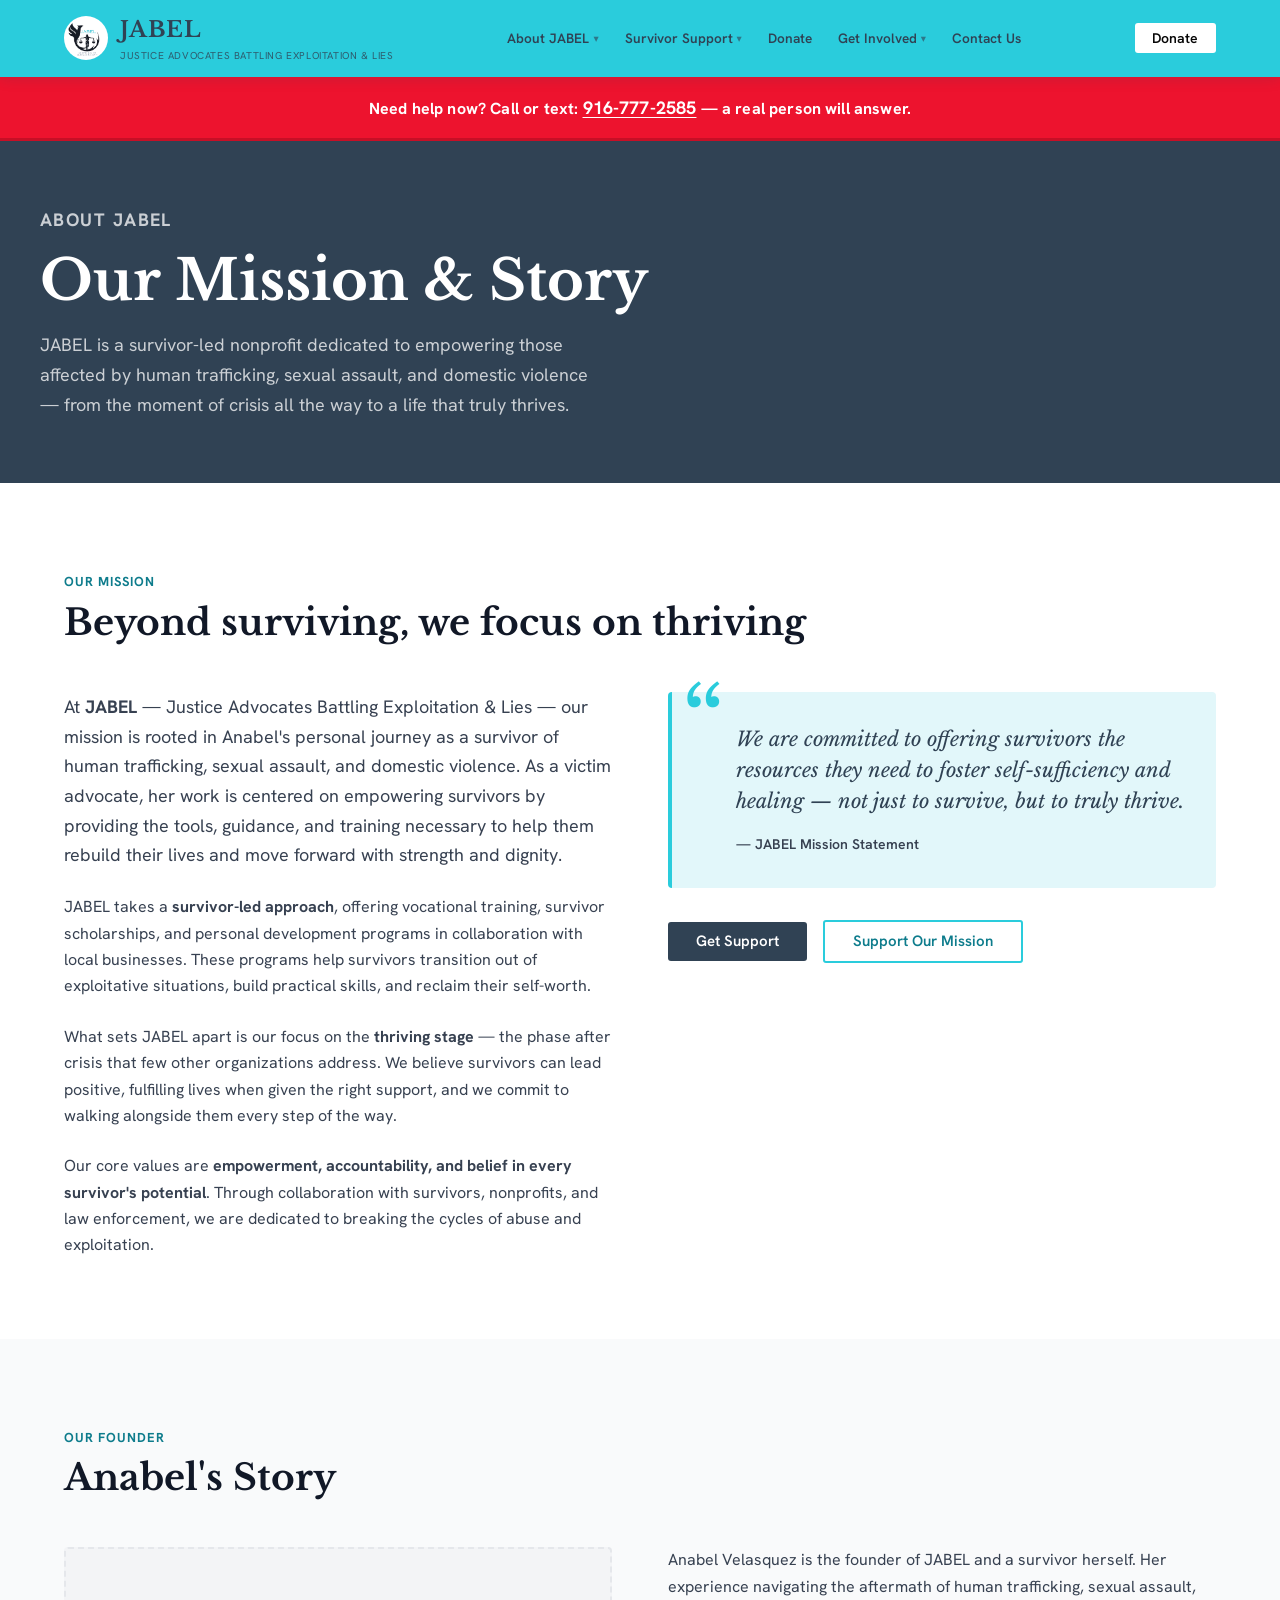
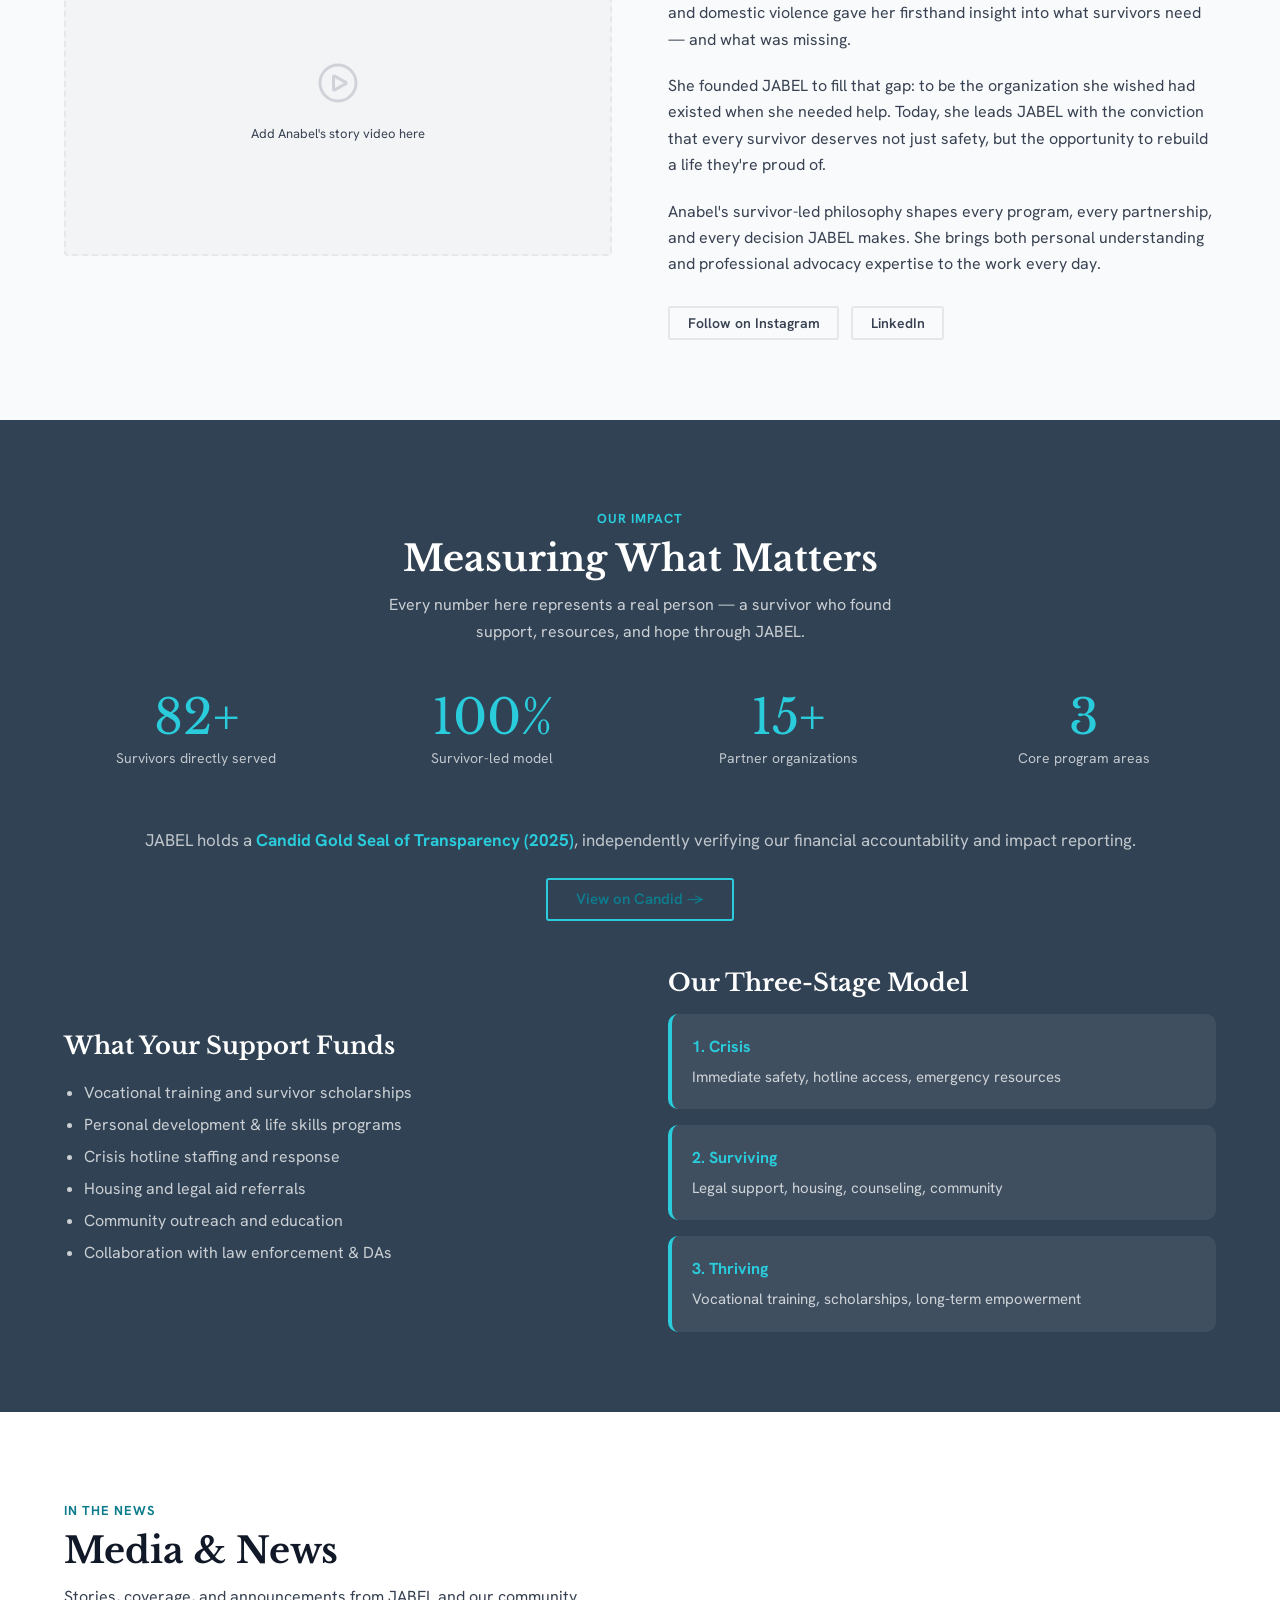
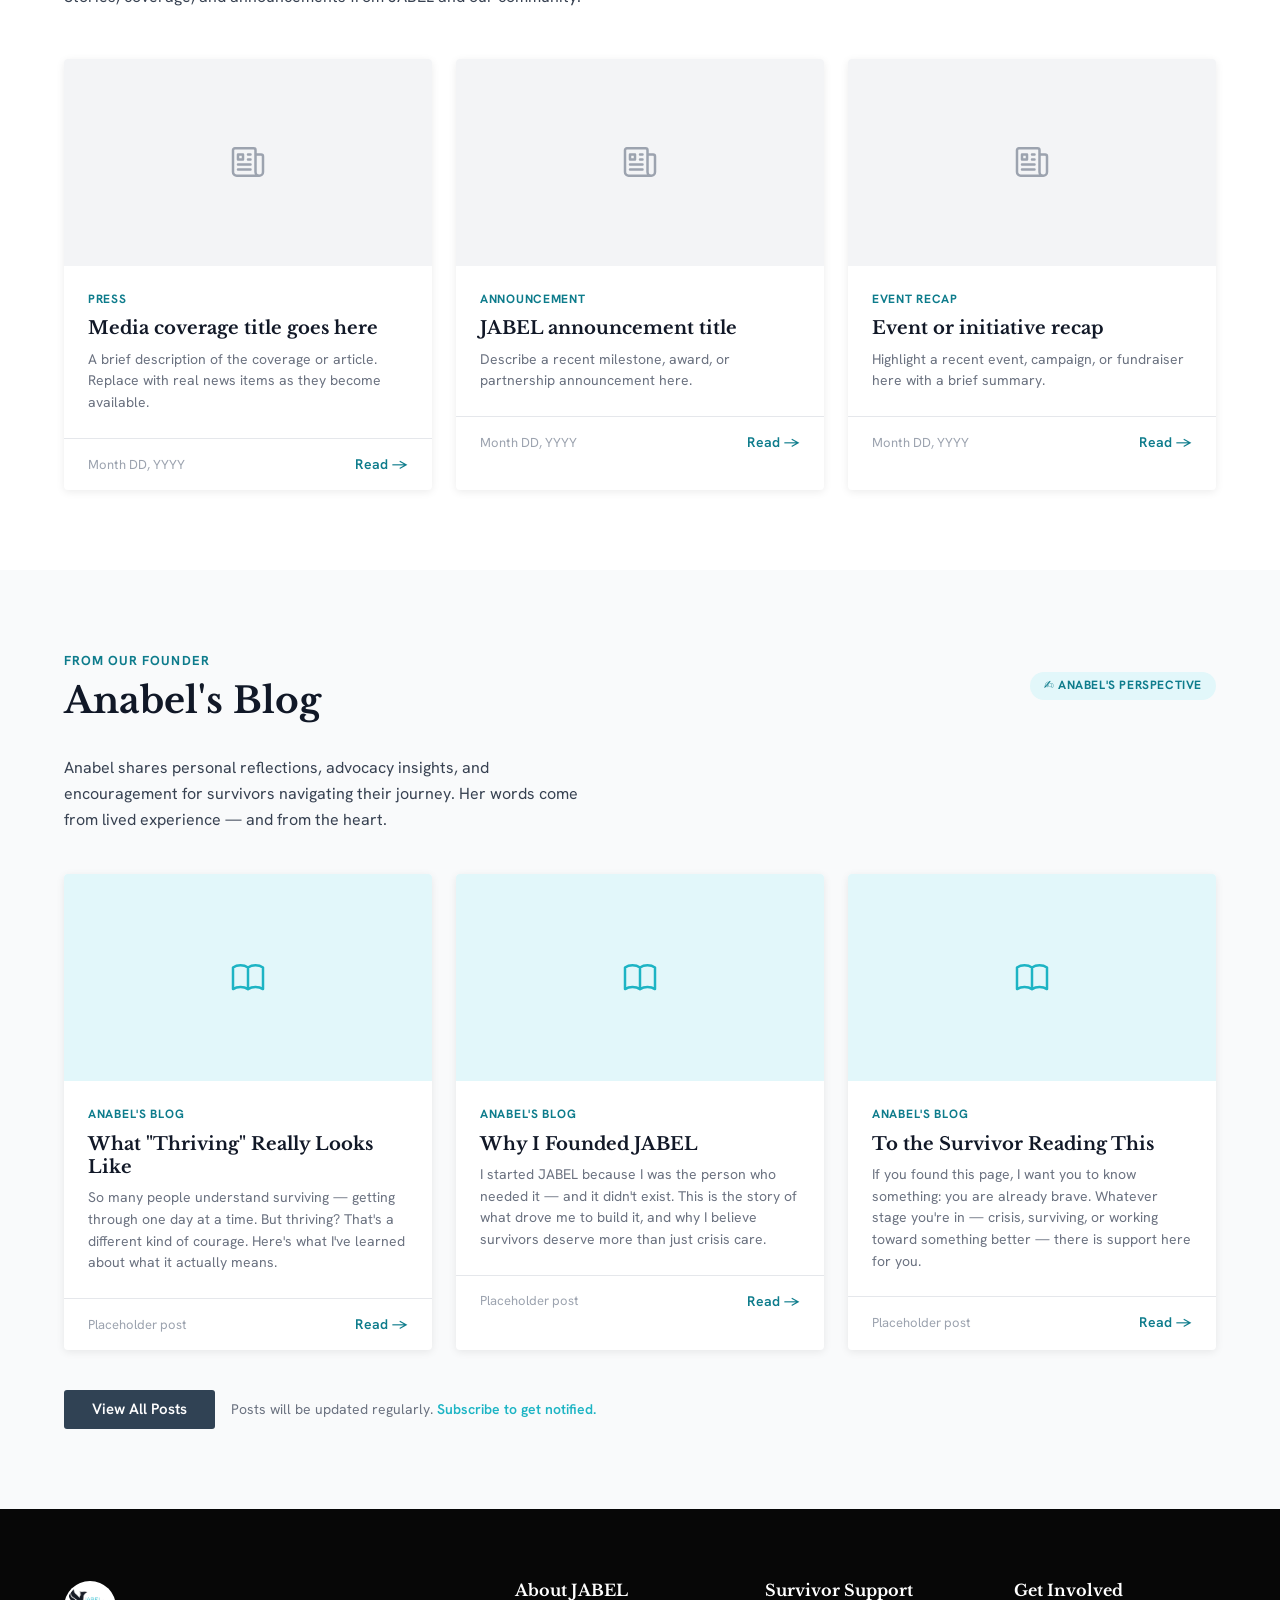
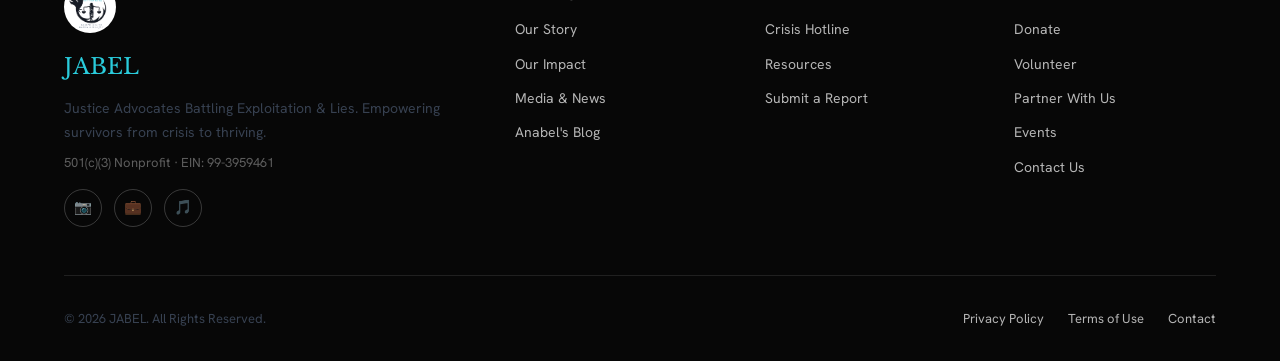
==== JABEL/about.html @ 3da45678 "create website" ====
<!DOCTYPE html>
<html lang="en">
<head>
  <meta charset="UTF-8" />
  <meta name="viewport" content="width=device-width, initial-scale=1.0" />
  <meta name="description" content="Learn about JABEL's mission, Anabel's story, our impact, and Anabel's Blog — supporting survivors from crisis to thriving." />
  <title>About JABEL — Justice Advocates Battling Exploitation &amp; Lies</title>
  <link rel="stylesheet" href="styles.css" />
  <link rel="icon" href="assets/logo.png" type="image/png" />
</head>
<body>

  <a href="#main-content" class="skip-link">Skip to main content</a>

  <!-- ── Navigation (shared) ────────────────────────────── -->
  <nav class="nav" role="navigation" aria-label="Main navigation">
    <div class="nav__inner">
      <a href="index.html" class="nav__logo" aria-label="JABEL — Home">
        <img src="assets/logo.png" alt="" class="nav__logo-img" />
        <div>
          <div class="nav__logo-name">JABEL</div>
          <div class="nav__logo-tagline">Justice Advocates Battling Exploitation &amp; Lies</div>
        </div>
      </a>
      <ul class="nav__links" role="list">
        <li class="nav__item nav__item--dropdown">
          <a href="about.html" class="active">About JABEL <span class="chevron">▾</span></a>
          <ul class="nav__dropdown" role="list">
            <li><a href="#our-story">Our Story</a></li>
            <li><a href="#our-impact">Our Impact</a></li>
            <li><a href="#media-news">Media &amp; News</a></li>
            <li><a href="#anabels-blog">Anabel's Blog</a></li>
          </ul>
        </li>
        <li class="nav__item nav__item--dropdown">
          <a href="survivor-support.html">Survivor Support <span class="chevron">▾</span></a>
          <ul class="nav__dropdown" role="list">
            <li><a href="survivor-support.html#crisis-hotline">Crisis Hotline</a></li>
            <li><a href="survivor-support.html#resources">Resources</a></li>
            <li><a href="survivor-support.html#submit-report">Submit a Report</a></li>
          </ul>
        </li>
        <li class="nav__item"><a href="donate.html">Donate</a></li>
        <li class="nav__item nav__item--dropdown">
          <a href="get-involved.html">Get Involved <span class="chevron">▾</span></a>
          <ul class="nav__dropdown" role="list">
            <li><a href="get-involved.html#events">Events</a></li>
            <li><a href="get-involved.html#volunteer">Volunteer</a></li>
            <li><a href="get-involved.html#partner">Partner</a></li>
          </ul>
        </li>
        <li class="nav__item"><a href="contact.html">Contact Us</a></li>
      </ul>
      <div class="nav__right">
        
        <a href="donate.html" class="btn btn--primary btn--sm">Donate</a>
        <button class="nav__hamburger" id="hamburger" aria-label="Toggle menu" aria-expanded="false" aria-controls="mobile-menu">
          <span></span><span></span><span></span>
        </button>
      </div>
    </div>
    <div class="nav__mobile" id="mobile-menu" aria-hidden="true">
      <a href="about.html" class="nav__mobile-link">About JABEL</a>
      <div class="nav__mobile-sub">
        <a href="#our-story">Our Story</a>
        <a href="#our-impact">Our Impact</a>
        <a href="#media-news">Media &amp; News</a>
        <a href="#anabels-blog">Anabel's Blog</a>
      </div>
      <a href="survivor-support.html" class="nav__mobile-link">Survivor Support</a>
      <div class="nav__mobile-sub">
        <a href="survivor-support.html#crisis-hotline">Crisis Hotline</a>
        <a href="survivor-support.html#resources">Resources</a>
        <a href="survivor-support.html#submit-report">Submit a Report</a>
      </div>
      <a href="donate.html" class="nav__mobile-link">Donate</a>
      <a href="get-involved.html" class="nav__mobile-link">Get Involved</a>
      <div class="nav__mobile-sub">
        <a href="get-involved.html#events">Events</a>
        <a href="get-involved.html#volunteer">Volunteer</a>
        <a href="get-involved.html#partner">Partner</a>
      </div>
      <a href="contact.html" class="nav__mobile-link">Contact Us</a>
      <div class="nav__mobile-cta">
        <a href="donate.html" class="btn btn--primary" style="width:100%;justify-content:center;">Donate Now</a>
      </div>
    </div>
  </nav>

  <div class="crisis-bar" role="alert">
    Need help now? Call or text: <a href="tel:9167772585">916-777-2585</a> — a real person will answer.
  </div>

  <main id="main-content">

    <!-- ── Page Header ─────────────────────────────────────── -->
    <header class="page-header">
      <div class="page-header__inner">
        <p class="page-header__label">About JABEL</p>
        <h1>Our Mission &amp; Story</h1>
        <p>
          JABEL is a survivor-led nonprofit dedicated to empowering those affected by human trafficking, sexual assault, and domestic violence — from the moment of crisis all the way to a life that truly thrives.
        </p>
      </div>
    </header>

    <!-- ── Mission Statement ───────────────────────────────── -->
    <section class="section" id="our-story">
      <div class="container">
        <div class="section-header">
          <p class="section-label">Our Mission</p>
          <h2>Beyond surviving, we focus on thriving</h2>
        </div>
        <div class="two-col two-col--start">
          <div>
            <p style="font-size:1.125rem;margin-bottom:1.5rem;">
              At <strong>JABEL</strong> — Justice Advocates Battling Exploitation &amp; Lies — our mission is rooted in Anabel's personal journey as a survivor of human trafficking, sexual assault, and domestic violence. As a victim advocate, her work is centered on empowering survivors by providing the tools, guidance, and training necessary to help them rebuild their lives and move forward with strength and dignity.
            </p>
            <p style="margin-bottom:1.5rem;">
              JABEL takes a <strong>survivor-led approach</strong>, offering vocational training, survivor scholarships, and personal development programs in collaboration with local businesses. These programs help survivors transition out of exploitative situations, build practical skills, and reclaim their self-worth.
            </p>
            <p style="margin-bottom:1.5rem;">
              What sets JABEL apart is our focus on the <strong>thriving stage</strong> — the phase after crisis that few other organizations address. We believe survivors can lead positive, fulfilling lives when given the right support, and we commit to walking alongside them every step of the way.
            </p>
            <p>
              Our core values are <strong>empowerment, accountability, and belief in every survivor's potential</strong>. Through collaboration with survivors, nonprofits, and law enforcement, we are dedicated to breaking the cycles of abuse and exploitation.
            </p>
          </div>
          <div>
            <blockquote class="quote">
              <p class="quote__text">We are committed to offering survivors the resources they need to foster self-sufficiency and healing — not just to survive, but to truly thrive.</p>
              <footer class="quote__attr">— JABEL Mission Statement</footer>
            </blockquote>
            <div style="margin-top:2rem;">
              <a href="survivor-support.html" class="btn btn--dark" style="margin-right:.75rem;margin-bottom:.75rem;">Get Support</a>
              <a href="donate.html" class="btn btn--outline">Support Our Mission</a>
            </div>
          </div>
        </div>
      </div>
    </section>

    <!-- ── Anabel's Story ──────────────────────────────────── -->
    <section class="section section--alt" id="anabels-story">
      <div class="container">
        <div class="section-header">
          <p class="section-label">Our Founder</p>
          <h2>Anabel's Story</h2>
        </div>
        <div class="two-col two-col--start">
          <div class="video-placeholder" aria-label="Video placeholder — Anabel's story">
            <svg xmlns="http://www.w3.org/2000/svg" fill="none" viewBox="0 0 24 24" stroke="currentColor">
              <path stroke-linecap="round" stroke-linejoin="round" stroke-width="1.5" d="M21 12a9 9 0 11-18 0 9 9 0 0118 0z" />
              <path stroke-linecap="round" stroke-linejoin="round" stroke-width="1.5" d="M15.91 11.672a.375.375 0 010 .656l-5.603 3.113a.375.375 0 01-.557-.328V8.887c0-.286.307-.466.557-.327l5.603 3.112z" />
            </svg>
            <p>Add Anabel's story video here</p>
          </div>
          <div>
            <p style="margin-bottom:1.25rem;">
              Anabel Velasquez is the founder of JABEL and a survivor herself. Her experience navigating the aftermath of human trafficking, sexual assault, and domestic violence gave her firsthand insight into what survivors need — and what was missing.
            </p>
            <p style="margin-bottom:1.25rem;">
              She founded JABEL to fill that gap: to be the organization she wished had existed when she needed help. Today, she leads JABEL with the conviction that every survivor deserves not just safety, but the opportunity to rebuild a life they're proud of.
            </p>
            <p style="margin-bottom:1.75rem;">
              Anabel's survivor-led philosophy shapes every program, every partnership, and every decision JABEL makes. She brings both personal understanding and professional advocacy expertise to the work every day.
            </p>
            <div style="display:flex;gap:.75rem;flex-wrap:wrap;">
              <a href="https://www.instagram.com/jamie.anabel.jabel" target="_blank" rel="noopener" class="btn btn--ghost btn--sm">Follow on Instagram</a>
              <a href="https://www.linkedin.com/in/1anabelvelasquez/" target="_blank" rel="noopener" class="btn btn--ghost btn--sm">LinkedIn</a>
            </div>
          </div>
        </div>
      </div>
    </section>

    <!-- ── Our Impact ──────────────────────────────────────── -->
    <section class="section section--navy" id="our-impact">
      <div class="container">
        <div class="section-header section-header--center">
          <p class="section-label" style="color:var(--teal)">Our Impact</p>
          <h2>Measuring What Matters</h2>
          <p>Every number here represents a real person — a survivor who found support, resources, and hope through JABEL.</p>
        </div>
        <div class="stats-row" style="margin-bottom:3.5rem;">
          <div class="stat">
            <div class="stat__num">82+</div>
            <div class="stat__label">Survivors directly served</div>
          </div>
          <div class="stat">
            <div class="stat__num">100%</div>
            <div class="stat__label">Survivor-led model</div>
          </div>
          <div class="stat">
            <div class="stat__num">15+</div>
            <div class="stat__label">Partner organizations</div>
          </div>
          <div class="stat">
            <div class="stat__num">3</div>
            <div class="stat__label">Core program areas</div>
          </div>
        </div>

        <div style="text-align:center;margin-bottom:3rem;">
          <p style="color:rgba(255,255,255,.7);margin-bottom:1.5rem;font-size:1.0625rem;">
            JABEL holds a <strong style="color:var(--teal)">Candid Gold Seal of Transparency (2025)</strong>, independently verifying our financial accountability and impact reporting.
          </p>
          <a href="https://app.candid.org/profile/15811069/justice-advocates-battling-exploitation-and-lies-jabel-99-3959461" target="_blank" rel="noopener" class="btn btn--outline">
            View on Candid →
          </a>
        </div>

        <div class="two-col">
          <div>
            <h3 style="color:var(--white);margin-bottom:1rem;">What Your Support Funds</h3>
            <ul style="color:rgba(255,255,255,.75);line-height:2;padding-left:1.25rem;list-style:disc;">
              <li>Vocational training and survivor scholarships</li>
              <li>Personal development &amp; life skills programs</li>
              <li>Crisis hotline staffing and response</li>
              <li>Housing and legal aid referrals</li>
              <li>Community outreach and education</li>
              <li>Collaboration with law enforcement &amp; DAs</li>
            </ul>
          </div>
          <div>
            <h3 style="color:var(--white);margin-bottom:1rem;">Our Three-Stage Model</h3>
            <div style="display:flex;flex-direction:column;gap:1rem;">
              <div style="background:rgba(255,255,255,.07);border-radius:10px;padding:1.25rem;border-left:4px solid var(--teal);">
                <strong style="color:var(--teal)">1. Crisis</strong>
                <p style="font-size:.9375rem;margin-top:.25rem;">Immediate safety, hotline access, emergency resources</p>
              </div>
              <div style="background:rgba(255,255,255,.07);border-radius:10px;padding:1.25rem;border-left:4px solid var(--teal);">
                <strong style="color:var(--teal)">2. Surviving</strong>
                <p style="font-size:.9375rem;margin-top:.25rem;">Legal support, housing, counseling, community</p>
              </div>
              <div style="background:rgba(255,255,255,.07);border-radius:10px;padding:1.25rem;border-left:4px solid var(--teal);">
                <strong style="color:var(--teal)">3. Thriving</strong>
                <p style="font-size:.9375rem;margin-top:.25rem;">Vocational training, scholarships, long-term empowerment</p>
              </div>
            </div>
          </div>
        </div>
      </div>
    </section>

    <!-- ── Media & News ────────────────────────────────────── -->
    <section class="section" id="media-news">
      <div class="container">
        <div class="section-header">
          <p class="section-label">In the News</p>
          <h2>Media &amp; News</h2>
          <p>Stories, coverage, and announcements from JABEL and our community.</p>
        </div>
        <div class="grid-3">
          <article class="card">
            <div class="card__img">
              <svg xmlns="http://www.w3.org/2000/svg" width="40" height="40" fill="none" viewBox="0 0 24 24" stroke="currentColor"><path stroke-linecap="round" stroke-linejoin="round" stroke-width="1.5" d="M12 7.5h1.5m-1.5 3h1.5m-7.5 3h7.5m-7.5 3h7.5m3-9h3.375c.621 0 1.125.504 1.125 1.125V18a2.25 2.25 0 01-2.25 2.25M16.5 7.5V18a2.25 2.25 0 002.25 2.25M16.5 7.5V4.875c0-.621-.504-1.125-1.125-1.125H4.125C3.504 3.75 3 4.254 3 4.875V18a2.25 2.25 0 002.25 2.25h13.5M6 7.5h3v3H6v-3z"/></svg>
            </div>
            <div class="card__body">
              <p class="card__label">Press</p>
              <h3 class="card__title">Media coverage title goes here</h3>
              <p class="card__excerpt">A brief description of the coverage or article. Replace with real news items as they become available.</p>
            </div>
            <div class="card__footer">
              <span class="card__date">Month DD, YYYY</span>
              <a href="#" class="card__link">Read →</a>
            </div>
          </article>
          <article class="card">
            <div class="card__img">
              <svg xmlns="http://www.w3.org/2000/svg" width="40" height="40" fill="none" viewBox="0 0 24 24" stroke="currentColor"><path stroke-linecap="round" stroke-linejoin="round" stroke-width="1.5" d="M12 7.5h1.5m-1.5 3h1.5m-7.5 3h7.5m-7.5 3h7.5m3-9h3.375c.621 0 1.125.504 1.125 1.125V18a2.25 2.25 0 01-2.25 2.25M16.5 7.5V18a2.25 2.25 0 002.25 2.25M16.5 7.5V4.875c0-.621-.504-1.125-1.125-1.125H4.125C3.504 3.75 3 4.254 3 4.875V18a2.25 2.25 0 002.25 2.25h13.5M6 7.5h3v3H6v-3z"/></svg>
            </div>
            <div class="card__body">
              <p class="card__label">Announcement</p>
              <h3 class="card__title">JABEL announcement title</h3>
              <p class="card__excerpt">Describe a recent milestone, award, or partnership announcement here.</p>
            </div>
            <div class="card__footer">
              <span class="card__date">Month DD, YYYY</span>
              <a href="#" class="card__link">Read →</a>
            </div>
          </article>
          <article class="card">
            <div class="card__img">
              <svg xmlns="http://www.w3.org/2000/svg" width="40" height="40" fill="none" viewBox="0 0 24 24" stroke="currentColor"><path stroke-linecap="round" stroke-linejoin="round" stroke-width="1.5" d="M12 7.5h1.5m-1.5 3h1.5m-7.5 3h7.5m-7.5 3h7.5m3-9h3.375c.621 0 1.125.504 1.125 1.125V18a2.25 2.25 0 01-2.25 2.25M16.5 7.5V18a2.25 2.25 0 002.25 2.25M16.5 7.5V4.875c0-.621-.504-1.125-1.125-1.125H4.125C3.504 3.75 3 4.254 3 4.875V18a2.25 2.25 0 002.25 2.25h13.5M6 7.5h3v3H6v-3z"/></svg>
            </div>
            <div class="card__body">
              <p class="card__label">Event Recap</p>
              <h3 class="card__title">Event or initiative recap</h3>
              <p class="card__excerpt">Highlight a recent event, campaign, or fundraiser here with a brief summary.</p>
            </div>
            <div class="card__footer">
              <span class="card__date">Month DD, YYYY</span>
              <a href="#" class="card__link">Read →</a>
            </div>
          </article>
        </div>
      </div>
    </section>

    <!-- ── Anabel's Blog ───────────────────────────────────── -->
    <!--
      BLOG SETUP OPTIONS:
      ─────────────────────────────────────────────────────────────
      OPTION A — Substack RSS (Recommended if Anabel writes on Substack):
        1. Set USE_RSS = true in script.js
        2. Set SUBSTACK_URL = 'https://YOUR-NAME.substack.com/feed'
        Posts will auto-populate here with zero maintenance.

      OPTION B — Decap CMS (best for writing directly on the site):
        1. Host on Netlify (free plan works)
        2. Add /admin/ folder with Decap CMS config (netlify-cms.org)
        3. Anabel logs in at yoursite.com/admin and writes posts
        4. Posts save as markdown files to your GitHub repo

      OPTION C — Static (current) — update the cards below manually.
      ─────────────────────────────────────────────────────────────
    -->
    <section class="section section--alt" id="anabels-blog">
      <div class="container">
        <div class="blog-header">
          <div>
            <p class="section-label">From Our Founder</p>
            <h2>Anabel's Blog</h2>
          </div>
          <span class="blog-badge">✍️ Anabel's Perspective</span>
        </div>
        <p style="color:var(--gray-700);max-width:58ch;margin-bottom:2.5rem;">
          Anabel shares personal reflections, advocacy insights, and encouragement for survivors navigating their journey. Her words come from lived experience — and from the heart.
        </p>

        <!-- Blog posts (static placeholders — replace or connect to RSS) -->
        <div class="grid-3" id="blog-grid">
          <article class="card">
            <div class="card__img" style="background:var(--teal-light);">
              <svg xmlns="http://www.w3.org/2000/svg" width="40" height="40" fill="none" viewBox="0 0 24 24" stroke="currentColor" style="color:var(--teal-hover)"><path stroke-linecap="round" stroke-linejoin="round" stroke-width="1.5" d="M12 6.253v13m0-13C10.832 5.477 9.246 5 7.5 5S4.168 5.477 3 6.253v13C4.168 18.477 5.754 18 7.5 18s3.332.477 4.5 1.253m0-13C13.168 5.477 14.754 5 16.5 5c1.747 0 3.332.477 4.5 1.253v13C19.832 18.477 18.247 18 16.5 18c-1.746 0-3.332.477-4.5 1.253"/></svg>
            </div>
            <div class="card__body">
              <p class="card__label">Anabel's Blog</p>
              <h3 class="card__title">What "Thriving" Really Looks Like</h3>
              <p class="card__excerpt">So many people understand surviving — getting through one day at a time. But thriving? That's a different kind of courage. Here's what I've learned about what it actually means.</p>
            </div>
            <div class="card__footer">
              <span class="card__date">Placeholder post</span>
              <a href="#" class="card__link">Read →</a>
            </div>
          </article>
          <article class="card">
            <div class="card__img" style="background:var(--teal-light);">
              <svg xmlns="http://www.w3.org/2000/svg" width="40" height="40" fill="none" viewBox="0 0 24 24" stroke="currentColor" style="color:var(--teal-hover)"><path stroke-linecap="round" stroke-linejoin="round" stroke-width="1.5" d="M12 6.253v13m0-13C10.832 5.477 9.246 5 7.5 5S4.168 5.477 3 6.253v13C4.168 18.477 5.754 18 7.5 18s3.332.477 4.5 1.253m0-13C13.168 5.477 14.754 5 16.5 5c1.747 0 3.332.477 4.5 1.253v13C19.832 18.477 18.247 18 16.5 18c-1.746 0-3.332.477-4.5 1.253"/></svg>
            </div>
            <div class="card__body">
              <p class="card__label">Anabel's Blog</p>
              <h3 class="card__title">Why I Founded JABEL</h3>
              <p class="card__excerpt">I started JABEL because I was the person who needed it — and it didn't exist. This is the story of what drove me to build it, and why I believe survivors deserve more than just crisis care.</p>
            </div>
            <div class="card__footer">
              <span class="card__date">Placeholder post</span>
              <a href="#" class="card__link">Read →</a>
            </div>
          </article>
          <article class="card">
            <div class="card__img" style="background:var(--teal-light);">
              <svg xmlns="http://www.w3.org/2000/svg" width="40" height="40" fill="none" viewBox="0 0 24 24" stroke="currentColor" style="color:var(--teal-hover)"><path stroke-linecap="round" stroke-linejoin="round" stroke-width="1.5" d="M12 6.253v13m0-13C10.832 5.477 9.246 5 7.5 5S4.168 5.477 3 6.253v13C4.168 18.477 5.754 18 7.5 18s3.332.477 4.5 1.253m0-13C13.168 5.477 14.754 5 16.5 5c1.747 0 3.332.477 4.5 1.253v13C19.832 18.477 18.247 18 16.5 18c-1.746 0-3.332.477-4.5 1.253"/></svg>
            </div>
            <div class="card__body">
              <p class="card__label">Anabel's Blog</p>
              <h3 class="card__title">To the Survivor Reading This</h3>
              <p class="card__excerpt">If you found this page, I want you to know something: you are already brave. Whatever stage you're in — crisis, surviving, or working toward something better — there is support here for you.</p>
            </div>
            <div class="card__footer">
              <span class="card__date">Placeholder post</span>
              <a href="#" class="card__link">Read →</a>
            </div>
          </article>
        </div>

        <div style="margin-top:2.5rem;display:flex;gap:1rem;flex-wrap:wrap;align-items:center;">
          <a href="#" class="btn btn--dark">View All Posts</a>
          <p style="font-size:.875rem;color:var(--gray-500);">
            Posts will be updated regularly. <a href="#" style="color:var(--teal-hover);font-weight:600;">Subscribe to get notified.</a>
          </p>
        </div>
      </div>
    </section>

  </main>

  <!-- ── Footer (shared) ──────────────────────────────────────── -->
  <footer class="footer" role="contentinfo">
    <div class="container">
      <div class="footer__grid">
        <div class="footer__brand">
          <img src="assets/logo.png" alt="JABEL Logo" class="footer__logo" />
          <div class="footer__brand-name">JABEL</div>
          <p>Justice Advocates Battling Exploitation &amp; Lies. Empowering survivors from crisis to thriving.</p>
          <p class="ein">501(c)(3) Nonprofit · EIN: 99-3959461</p>
          <div class="footer__social" aria-label="Social media links">
            <a href="https://www.instagram.com/jamie.anabel.jabel" target="_blank" rel="noopener" aria-label="Instagram">📷</a>
            <a href="https://www.linkedin.com/in/1anabelvelasquez/" target="_blank" rel="noopener" aria-label="LinkedIn">💼</a>
            <a href="https://www.tiktok.com/@jabel.jamie.anabel" target="_blank" rel="noopener" aria-label="TikTok">🎵</a>
          </div>
        </div>
        <div class="footer__col">
          <h4>About JABEL</h4>
          <ul>
            <li><a href="#our-story">Our Story</a></li>
            <li><a href="#our-impact">Our Impact</a></li>
            <li><a href="#media-news">Media &amp; News</a></li>
            <li><a href="#anabels-blog">Anabel's Blog</a></li>
          </ul>
        </div>
        <div class="footer__col">
          <h4>Survivor Support</h4>
          <ul>
            <li><a href="survivor-support.html#crisis-hotline">Crisis Hotline</a></li>
            <li><a href="survivor-support.html#resources">Resources</a></li>
            <li><a href="survivor-support.html#submit-report">Submit a Report</a></li>
          </ul>
        </div>
        <div class="footer__col">
          <h4>Get Involved</h4>
          <ul>
            <li><a href="donate.html">Donate</a></li>
            <li><a href="get-involved.html#volunteer">Volunteer</a></li>
            <li><a href="get-involved.html#partner">Partner With Us</a></li>
            <li><a href="get-involved.html#events">Events</a></li>
            <li><a href="contact.html">Contact Us</a></li>
          </ul>
        </div>
      </div>
      <div class="footer__bottom">
        <p>© 2026 JABEL. All Rights Reserved.</p>
        <div class="footer__bottom-links">
          <a href="#">Privacy Policy</a>
          <a href="#">Terms of Use</a>
          <a href="contact.html">Contact</a>
        </div>
      </div>
    </div>
  </footer>

  <script src="script.js"></script>
</body>
</html>
---- JABEL/styles.css ----
/* =============================================================
   JABEL Website — Shared Stylesheet
   Justice Advocates Battling Exploitation & Lies
   Palette & type matched to the JABEL Canva site:
     Teal  #2ACCDC | Slate #304254 | Red #ED132E
     Ink   #070707 | Off-white #EFEFEF
     Display: Libre Baskerville · Body: Hanken Grotesk
   ============================================================= */

@import url('https://fonts.googleapis.com/css2?family=Hanken+Grotesk:wght@400;500;600;700;800&family=Libre+Baskerville:ital,wght@0,400;0,700;1,400&display=swap');

/* ── Variables ─────────────────────────────────────────────── */
:root {
  /* Slate replaces the old navy (lighter, bluer dark tone) */
  --navy:        #304254;
  --navy-light:  #3E5468;
  /* Bright cyan-teal from the Canva hero accent */
  --teal:        #2ACCDC;
  --teal-hover:  #1DB4C4;
  --teal-dark:   #0E7C8C;   /* AA-readable teal for text on light bg */
  --teal-light:  #E2F7FA;
  /* Brand red — the "Lies" accent / urgency colour */
  --red:         #ED132E;
  --red-hover:   #C70F26;
  --ink:         #070707;   /* near-black for footer / deep panels */
  --off-white:   #EFEFEF;
  --white:       #FFFFFF;
  --gray-50:     #F9FAFB;
  --gray-100:    #F3F4F6;
  --gray-200:    #E5E7EB;
  --gray-400:    #9CA3AF;
  --gray-500:    #6B7280;
  --gray-700:    #374151;
  --gray-900:    #111827;
  --crisis-bg:   #FEECEE;
  --crisis-text: #ED132E;
  --font-body:   'Hanken Grotesk', system-ui, -apple-system, sans-serif;
  --font-head:   'Libre Baskerville', Georgia, serif;
  --max-w:       1200px;
  --r:           3px;
  --shadow:      0 2px 8px rgba(0,0,0,.08);
  --shadow-lg:   0 8px 32px rgba(0,0,0,.14);
  --transition:  0.18s ease;
}

/* ── Reset & Base ──────────────────────────────────────────── */
*, *::before, *::after { box-sizing: border-box; margin: 0; padding: 0; }
html { font-size: 16px; scroll-behavior: smooth; -webkit-font-smoothing: antialiased; }
body { font-family: var(--font-body); color: var(--gray-900); background: var(--white); line-height: 1.65; }
img { max-width: 100%; height: auto; display: block; }
a { color: inherit; text-decoration: none; }
ul { list-style: none; }
button { cursor: pointer; border: none; background: none; font-family: inherit; font-size: inherit; }
input, textarea, select { font-family: inherit; font-size: inherit; }

/* ── Typography ────────────────────────────────────────────── */
h1, h2, h3, h4 { font-family: var(--font-head); line-height: 1.2; color: var(--gray-900); }
h1 { font-size: clamp(2rem,    5vw, 3.5rem); }
h2 { font-size: clamp(1.5rem,  3vw, 2.25rem); }
h3 { font-size: clamp(1.125rem,2vw, 1.5rem); }
h4 { font-size: 1.125rem; }
p  { color: var(--gray-700); }

/* ── Layout Utilities ──────────────────────────────────────── */
.container    { max-width: var(--max-w); margin: 0 auto; padding: 0 1.5rem; }
.section      { padding: 5rem 0; }
.section--alt { background: var(--gray-50); }
.section--navy { background: var(--navy); color: var(--white); }
.section--navy h1, .section--navy h2, .section--navy h3, .section--navy h4 { color: var(--white); }
.section--navy p { color: rgba(255,255,255,.75); }
.section--teal-light { background: var(--teal-light); }
.text-center { text-align: center; }
.text-teal   { color: var(--teal); }
.text-red    { color: var(--red); }
.text-navy   { color: var(--navy); }
.mt-1 { margin-top: .5rem; }
.mt-2 { margin-top: 1rem; }
.mt-3 { margin-top: 1.5rem; }
.mt-4 { margin-top: 2rem; }
.mt-6 { margin-top: 3rem; }
.mb-4 { margin-bottom: 2rem; }

/* ── Buttons ───────────────────────────────────────────────── */
.btn {
  display: inline-flex; align-items: center; gap: .5rem;
  padding: .75rem 1.75rem; border-radius: var(--r);
  font-weight: 600; font-size: .9375rem; line-height: 1;
  transition: all var(--transition); white-space: nowrap;
}
.btn--sm { padding: .5rem 1.1rem; font-size: .875rem; }
.btn--primary  { background: var(--teal); color: var(--ink); }
.btn--primary:hover { background: var(--teal-hover); transform: translateY(-1px); }
.btn--secondary { background: transparent; color: var(--white); border: 2px solid var(--white); }
.btn--secondary:hover { background: var(--white); color: var(--ink); }
.btn--dark  { background: var(--navy); color: var(--white); }
.btn--dark:hover { background: var(--navy-light); transform: translateY(-1px); }
.btn--outline { background: transparent; color: var(--teal-dark); border: 2px solid var(--teal); }
.btn--outline:hover { background: var(--teal); color: var(--ink); }
.btn--ghost { background: transparent; color: var(--gray-700); border: 2px solid var(--gray-200); }
.btn--ghost:hover { border-color: var(--teal); color: var(--teal-dark); }
.btn--red, .btn--danger { background: var(--red); color: var(--white); }
.btn--red:hover, .btn--danger:hover { background: var(--red-hover); transform: translateY(-1px); }

/* ── Section Header ─────────────────────────────────────────── */
.section-header { margin-bottom: 3rem; }
.section-header--center { text-align: center; }
.section-label {
  font-size: .8125rem; font-weight: 700;
  text-transform: uppercase; letter-spacing: .08em;
  color: var(--teal-dark); margin-bottom: .5rem;
}
.section-header h2 { margin-bottom: .75rem; }
.section-header p { max-width: 58ch; margin-top: .5rem; }
.section-header--center p { margin-left: auto; margin-right: auto; }

/* ── Navigation ─────────────────────────────────────────────── */
.nav {
  position: sticky; top: 0; z-index: 200;
  background: var(--teal);
  box-shadow: 0 2px 12px rgba(48,66,84,.18);
}
.nav__inner {
  display: flex; align-items: center; justify-content: space-between;
  max-width: var(--max-w); margin: 0 auto;
  padding: .75rem 1.5rem; gap: 1rem;
}
.nav__logo { display: flex; align-items: center; gap: .75rem; flex-shrink: 0; }
.nav__logo-img {
  height: 44px; width: 44px; object-fit: contain;
  background: var(--white); border-radius: 50%; padding: 2px;
}
.nav__logo-name {
  font-family: var(--font-head); color: var(--navy);
  font-size: 1.375rem; font-weight: 700; letter-spacing: .02em;
}
.nav__logo-tagline {
  font-size: .625rem; color: rgba(48,66,84,.8);
  text-transform: uppercase; letter-spacing: .06em;
  display: none;
}
@media (min-width: 600px) { .nav__logo-tagline { display: block; } }

/* Desktop nav links */
.nav__links {
  display: none; gap: .125rem; align-items: center;
  flex: 1; justify-content: center;
}
@media (min-width: 960px) { .nav__links { display: flex; } }
.nav__item { position: relative; }
.nav__item > a {
  display: flex; align-items: center; gap: .25rem;
  color: var(--navy); padding: .5rem .75rem;
  border-radius: 6px; font-size: .85rem; font-weight: 600;
  white-space: nowrap;
  transition: color var(--transition), background var(--transition);
}
.nav__item > a:hover, .nav__item > a.active { color: var(--navy); background: transparent; }
.nav__item > a .chevron { font-size: .65rem; transition: transform var(--transition); opacity: .6; }
.nav__item:hover > a .chevron { transform: rotate(180deg); }

/* Dropdowns */
.nav__dropdown {
  position: absolute; top: calc(100% + .25rem); left: 0;
  background: var(--white); border-radius: 4px;
  box-shadow: var(--shadow-lg); min-width: 200px;
  opacity: 0; visibility: hidden; transform: translateY(-6px);
  transition: all var(--transition); z-index: 100;
  border: 1px solid var(--gray-200);
}
.nav__item:hover .nav__dropdown { opacity: 1; visibility: visible; transform: translateY(0); }
.nav__dropdown li a {
  display: block; padding: .625rem 1.25rem;
  color: var(--gray-700); font-size: .875rem; font-weight: 500;
  transition: color var(--transition), background var(--transition);
}
.nav__dropdown li:first-child a { border-radius: 4px 4px 0 0; }
.nav__dropdown li:last-child  a { border-radius: 0 0 4px 4px; }
.nav__dropdown li a:hover { background: var(--teal-light); color: var(--navy); }

/* Nav right side */
.nav__right { display: flex; align-items: center; gap: .75rem; flex-shrink: 0; }
.nav__phone { display: none; }
/* Donate CTA needs contrast against the teal bar → solid white pill */
.nav .btn--primary { background: var(--white); color: var(--ink); }
.nav .btn--primary:hover { background: var(--ink); color: var(--white); }
.nav__hamburger { display: flex; flex-direction: column; gap: 5px; padding: 6px; border-radius: 6px; }
@media (min-width: 960px) { .nav__hamburger { display: none; } }
.nav__hamburger span { display: block; width: 22px; height: 2px; background: var(--navy); border-radius: 2px; transition: all var(--transition); }
.nav__hamburger.open span:nth-child(1) { transform: translateY(7px) rotate(45deg); }
.nav__hamburger.open span:nth-child(2) { opacity: 0; }
.nav__hamburger.open span:nth-child(3) { transform: translateY(-7px) rotate(-45deg); }

/* Mobile menu */
.nav__mobile { display: none; background: var(--navy-light); border-top: 1px solid rgba(255,255,255,.1); }
.nav__mobile.open { display: block; }
.nav__mobile-link {
  display: block; color: rgba(255,255,255,.85); padding: .875rem 1.5rem;
  border-bottom: 1px solid rgba(255,255,255,.06); font-weight: 500;
  font-size: .9375rem; transition: color var(--transition);
}
.nav__mobile-link:hover { color: var(--teal); }
.nav__mobile-sub { background: rgba(0,0,0,.15); }
.nav__mobile-sub a {
  display: block; color: rgba(255,255,255,.65); padding: .625rem 2.25rem;
  font-size: .875rem; border-bottom: 1px solid rgba(255,255,255,.04);
  transition: color var(--transition);
}
.nav__mobile-sub a:hover { color: var(--teal); }
.nav__mobile-cta { padding: 1rem 1.5rem; }

/* ── Crisis Bar ─────────────────────────────────────────────── */
.crisis-bar {
  background: var(--red);
  color: var(--white);
  text-align: center;
  padding: 1rem 1.5rem;
  font-size: 1rem;
  font-weight: 700;
  letter-spacing: .01em;
  border-bottom: 3px solid var(--red-hover);
  box-shadow: 0 2px 8px rgba(237,19,46,.35);
}
.crisis-bar a {
  color: var(--white);
  text-decoration: underline;
  text-underline-offset: 3px;
  font-size: 1.125rem;
}

/* ── Hero ───────────────────────────────────────────────────── */
.hero {
  position: relative; overflow: hidden; color: var(--white);
  padding: 7rem 1.5rem 7.5rem;
  background-image:
    linear-gradient(rgba(0,0,0,.55), rgba(0,0,0,.55)),
    url('https://images.unsplash.com/photo-1770892142083-8974a6dcf67e?auto=format&fit=crop&w=1600&q=80');
  background-size: cover;
  background-position: center;
  background-repeat: no-repeat;
}
.hero__inner {
  max-width: 800px; margin: 0 auto;
  text-align: center;
  position: relative;
}
.hero h1 { color: var(--white); margin-bottom: 1.25rem; line-height: 1.15; }
.hero h1 .a-red  { color: var(--red); }
.hero h1 .a-teal { color: var(--teal); }
.hero__sub { color: rgba(255,255,255,.85); font-size: 1.125rem; margin-bottom: 2rem; max-width: 50ch; margin-left: auto; margin-right: auto; }
.hero__actions { display: flex; flex-wrap: wrap; gap: 1rem; justify-content: center; }

/* ── Crisis Section (Survivor Support page) ────────────────── */
.crisis-hero {
  background: linear-gradient(135deg, #1e3a5f 0%, #0f2a4a 100%);
  color: var(--white); text-align: center; padding: 4.5rem 1.5rem;
}
.crisis-hero h1 { color: var(--white); margin-bottom: 1rem; }
.crisis-hero__sub { color: rgba(255,255,255,.78); font-size: 1.0625rem; max-width: 52ch; margin: 0 auto 2rem; }
.crisis-hero__number {
  font-family: var(--font-head); font-size: clamp(2rem, 5vw, 3rem);
  color: var(--teal); font-weight: 700; text-decoration: none;
  display: inline-block; margin-bottom: 1.75rem;
  transition: opacity var(--transition);
}
.crisis-hero__number:hover { opacity: .85; }
.crisis-hero__actions { display: flex; justify-content: center; gap: 1rem; flex-wrap: wrap; }

/* ── Two-column layout ──────────────────────────────────────── */
.two-col { display: grid; grid-template-columns: 1fr; gap: 3.5rem; align-items: center; }
@media (min-width: 768px) { .two-col { grid-template-columns: 1fr 1fr; } }
.two-col--60-40 { grid-template-columns: 1fr; }
@media (min-width: 768px) { .two-col--60-40 { grid-template-columns: 60fr 40fr; } }
.two-col--start { align-items: start; }

/* ── Resource Cards ─────────────────────────────────────────── */
.resource-cards { display: grid; grid-template-columns: repeat(auto-fill, minmax(260px, 1fr)); gap: 1.5rem; }
.resource-card {
  background: var(--white); border-radius: 4px; box-shadow: var(--shadow);
  padding: 2rem; border-top: 4px solid var(--teal);
  transition: box-shadow var(--transition), transform var(--transition);
}
.resource-card:hover { box-shadow: var(--shadow-lg); transform: translateY(-3px); }
.resource-card__icon { font-size: 2.25rem; margin-bottom: 1rem; line-height: 1; }
.resource-card__title { font-family: var(--font-head); font-size: 1.25rem; color: var(--navy); margin-bottom: .625rem; }
.resource-card__desc { color: var(--gray-700); font-size: .9375rem; line-height: 1.6; margin-bottom: 1.25rem; }
.resource-card__actions { display: flex; gap: .75rem; flex-wrap: wrap; }

/* ── Grid layouts ───────────────────────────────────────────── */
.grid-3 { display: grid; grid-template-columns: repeat(auto-fill, minmax(280px, 1fr)); gap: 1.5rem; }
.grid-2 { display: grid; grid-template-columns: repeat(auto-fill, minmax(300px, 1fr)); gap: 1.5rem; }

/* ── Cards ──────────────────────────────────────────────────── */
.card {
  background: var(--white); border-radius: 4px; box-shadow: var(--shadow);
  overflow: hidden; transition: box-shadow var(--transition), transform var(--transition);
}
.card:hover { box-shadow: var(--shadow-lg); transform: translateY(-3px); }
.card__img {
  aspect-ratio: 16/9; background: var(--gray-100);
  display: flex; align-items: center; justify-content: center;
  color: var(--gray-400); overflow: hidden;
}
.card__img img { width: 100%; height: 100%; object-fit: cover; }
.card__body { padding: 1.5rem; }
.card__label { font-size: .75rem; font-weight: 700; text-transform: uppercase; letter-spacing: .06em; color: var(--teal-dark); margin-bottom: .5rem; }
.card__title { font-family: var(--font-head); font-size: 1.125rem; color: var(--gray-900); margin-bottom: .5rem; line-height: 1.3; }
.card__excerpt { font-size: .875rem; color: var(--gray-500); line-height: 1.55; }
.card__footer { padding: .875rem 1.5rem; border-top: 1px solid var(--gray-200); display: flex; align-items: center; justify-content: space-between; }
.card__date { font-size: .8125rem; color: var(--gray-400); }
.card__link { font-size: .875rem; font-weight: 600; color: var(--teal-dark); transition: color var(--transition); }
.card__link:hover { color: var(--navy); }

/* ── Blog cards ─────────────────────────────────────────────── */
.blog-header { display: flex; align-items: center; justify-content: space-between; margin-bottom: 2rem; flex-wrap: wrap; gap: 1rem; }
.blog-badge {
  background: var(--teal-light); color: var(--teal-dark);
  font-size: .75rem; font-weight: 700; padding: .25rem .875rem;
  border-radius: 20px; text-transform: uppercase; letter-spacing: .05em;
}
#blog-grid.loading { opacity: .5; pointer-events: none; }

/* ── Stats ──────────────────────────────────────────────────── */
.stats-row { display: grid; grid-template-columns: repeat(auto-fit, minmax(150px, 1fr)); gap: 2rem; }
.stat { text-align: center; }
.stat__num { font-family: var(--font-head); font-size: 3rem; color: var(--teal); line-height: 1; }
.stat__label { font-size: .875rem; color: rgba(255,255,255,.7); margin-top: .375rem; }
.stat--light .stat__label { color: var(--gray-500); }

/* ── Quote ──────────────────────────────────────────────────── */
.quote {
  position: relative; padding: 2rem 2rem 2rem 4rem;
  background: var(--teal-light); border-radius: 4px;
  border-left: 4px solid var(--teal);
}
.quote::before {
  content: '\201C'; font-family: var(--font-head); font-size: 6rem;
  color: var(--teal); position: absolute; left: .625rem; top: -.75rem;
  line-height: 1;
}
.quote__text { font-family: var(--font-head); font-style: italic; font-size: 1.25rem; color: var(--navy); line-height: 1.55; }
.quote__attr { margin-top: 1rem; font-size: .875rem; font-weight: 600; color: var(--gray-700); }

/* ── Sponsors / Partners ───────────────────────────────────── */
.partners-grid { display: flex; flex-wrap: wrap; gap: 2rem; align-items: center; justify-content: center; }
.partner-logo-box {
  display: flex; align-items: center; justify-content: center;
  height: 60px; padding: .5rem 1.25rem;
  background: var(--white); border-radius: 3px; box-shadow: var(--shadow);
  font-size: .875rem; font-weight: 600; color: var(--gray-500);
  transition: box-shadow var(--transition);
}
.partner-logo-box:hover { box-shadow: var(--shadow-lg); color: var(--navy); }

/* ── Candid Seal ────────────────────────────────────────────── */
.candid-row { display: flex; align-items: center; gap: 2rem; flex-wrap: wrap; }
.candid-badge {
  background: var(--teal-light); border: 2px solid var(--teal);
  border-radius: 4px; padding: 1.25rem 1.75rem;
  display: flex; align-items: center; gap: 1rem;
}
.candid-badge__icon { font-size: 2.5rem; }
.candid-badge__text strong { display: block; color: var(--navy); font-size: 1rem; }
.candid-badge__text span { font-size: .8125rem; color: var(--gray-500); }

/* ── Get Involved rows ──────────────────────────────────────── */
.involve-row {
  display: grid; grid-template-columns: 1fr; gap: 3rem;
  align-items: center; padding: 4rem 0; border-top: 1px solid var(--gray-200);
}
@media (min-width: 768px) { .involve-row { grid-template-columns: 1fr 1fr; } }
.involve-row:nth-child(even) { direction: rtl; }
.involve-row:nth-child(even) > * { direction: ltr; }
.involve-row__img {
  aspect-ratio: 4/3; background: var(--gray-100); border-radius: 4px;
  display: flex; align-items: center; justify-content: center;
  color: var(--gray-400); font-size: .875rem; overflow: hidden;
}
.involve-row__img img { width: 100%; height: 100%; object-fit: cover; }
.involve-row__label { color: var(--teal-dark); font-weight: 700; font-size: .8125rem; text-transform: uppercase; letter-spacing: .08em; margin-bottom: .75rem; }
.involve-row h2 { margin-bottom: 1rem; }
.involve-row p { margin-bottom: 1.5rem; }
.involve-row__actions { display: flex; flex-wrap: wrap; gap: .75rem; }

/* ── Events ─────────────────────────────────────────────────── */
.events-section { padding: 4rem 0; border-top: 1px solid var(--gray-200); }
.event-item {
  display: flex; gap: 1.5rem; align-items: flex-start;
  padding: 1.25rem; border-radius: 10px; transition: background var(--transition);
}
.event-item:hover { background: var(--gray-50); }
.event-item__date {
  flex-shrink: 0; width: 56px; text-align: center;
  background: var(--navy); color: var(--white); border-radius: 3px;
  padding: .5rem .25rem;
}
.event-item__month { font-size: .7rem; font-weight: 600; text-transform: uppercase; letter-spacing: .05em; color: var(--teal); }
.event-item__day { font-family: var(--font-head); font-size: 1.75rem; line-height: 1; color: var(--white); }
.event-item__body h4 { color: var(--gray-900); margin-bottom: .25rem; font-family: var(--font-head); }
.event-item__body p { font-size: .875rem; color: var(--gray-500); }
.events-past { margin-top: 2rem; padding-top: 2rem; border-top: 1px solid var(--gray-200); }
.events-past h3 { margin-bottom: 1rem; }
.events-past ul { list-style: disc; padding-left: 1.25rem; }
.events-past ul li { font-size: .9375rem; color: var(--gray-700); margin-bottom: .375rem; }

/* ── Donate Widget ──────────────────────────────────────────── */
.donate-widget {
  background: var(--white); border-radius: 4px; box-shadow: var(--shadow-lg);
  padding: 2.5rem; max-width: 440px; width: 100%;
}
.donate-widget h3 { margin-bottom: .375rem; }
.donate-widget__sub { color: var(--gray-500); font-size: .9375rem; margin-bottom: 1.75rem; }
.donate-tabs { display: flex; border: 2px solid var(--gray-200); border-radius: 3px; overflow: hidden; margin-bottom: 1.5rem; }
.donate-tab {
  flex: 1; padding: .625rem; background: var(--white); color: var(--gray-500);
  font-weight: 600; font-size: .875rem; text-align: center; transition: all var(--transition);
}
.donate-tab.active { background: var(--navy); color: var(--white); }
.donate-amounts { display: grid; grid-template-columns: repeat(3, 1fr); gap: .75rem; margin-bottom: 1.25rem; }
.donate-amount {
  padding: .75rem; border: 2px solid var(--gray-200); border-radius: 3px;
  background: var(--white); font-weight: 700; font-size: 1rem; color: var(--gray-700);
  transition: all var(--transition);
}
.donate-amount.active, .donate-amount:hover { border-color: var(--teal); color: var(--navy); background: var(--teal-light); }
.donate-custom-wrap { position: relative; margin-bottom: 1.5rem; }
.donate-custom-wrap .symbol {
  position: absolute; left: 1rem; top: 50%; transform: translateY(-50%);
  color: var(--gray-500); font-weight: 600; pointer-events: none;
}
.donate-custom {
  width: 100%; padding: .75rem 1rem .75rem 1.75rem;
  border: 2px solid var(--gray-200); border-radius: 3px;
  font-size: 1rem; transition: border-color var(--transition);
}
.donate-custom:focus { outline: none; border-color: var(--teal); }
.donate-submit {
  width: 100%; padding: 1rem; background: var(--teal); color: var(--navy);
  border-radius: 3px; font-weight: 700; font-size: 1.0625rem;
  transition: all var(--transition);
}
.donate-submit:hover { background: var(--teal-hover); color: var(--white); }
.donate-trust {
  display: flex; align-items: center; justify-content: center;
  gap: .5rem; margin-top: 1rem;
  font-size: .8125rem; color: var(--gray-400);
}

/* ── Forms ──────────────────────────────────────────────────── */
.form-group { margin-bottom: 1.25rem; }
.form-label { display: block; font-weight: 600; font-size: .9375rem; margin-bottom: .375rem; color: var(--gray-700); }
.form-label span { color: var(--red); }
.form-input, .form-select, .form-textarea {
  width: 100%; padding: .75rem 1rem;
  border: 2px solid var(--gray-200); border-radius: var(--r);
  font-size: .9375rem; transition: border-color var(--transition); background: var(--white);
}
.form-input:focus, .form-select:focus, .form-textarea:focus { outline: none; border-color: var(--teal); }
.form-textarea { resize: vertical; min-height: 130px; }
.form-row { display: grid; grid-template-columns: 1fr; gap: 0 1.5rem; }
@media (min-width: 600px) { .form-row { grid-template-columns: 1fr 1fr; } }

/* ── Page Header ────────────────────────────────────────────── */
.page-header { background: var(--navy); color: var(--white); padding: 4rem 1.5rem; }
.page-header__inner { max-width: var(--max-w); margin: 0 auto; }
.page-header__label { color: var(--teal); font-size: .8125rem; font-weight: 700; text-transform: uppercase; letter-spacing: .08em; margin-bottom: .75rem; }
.page-header h1 { color: var(--white); margin-bottom: 1rem; }
.page-header p { color: rgba(255,255,255,.75); font-size: 1.125rem; max-width: 56ch; }

/* ── Footer ─────────────────────────────────────────────────── */
.footer { background: var(--ink); color: rgba(255,255,255,.7); padding: 4.5rem 0 2rem; }
.footer__grid {
  display: grid; grid-template-columns: 1fr; gap: 3rem; margin-bottom: 3rem;
}
@media (min-width: 640px)  { .footer__grid { grid-template-columns: repeat(2, 1fr); } }
@media (min-width: 960px)  { .footer__grid { grid-template-columns: 2fr 1fr 1fr 1fr; } }
.footer__brand .footer__logo {
  height: 52px; width: 52px; object-fit: contain;
  background: var(--white); border-radius: 50%; padding: 2px; margin-bottom: 1rem;
}
.footer__brand-name { font-family: var(--font-head); color: var(--teal); font-size: 1.375rem; margin-bottom: .25rem; }
.footer__brand p { font-size: .875rem; line-height: 1.65; margin-top: .75rem; }
.footer__brand .ein { font-size: .8125rem; color: rgba(255,255,255,.35); margin-top: .5rem; }
.footer__col h4 { color: var(--white); font-size: 1rem; margin-bottom: 1rem; font-family: var(--font-head); }
.footer__col ul li { margin-bottom: .5rem; }
.footer__col ul li a { font-size: .875rem; transition: color var(--transition); }
.footer__col ul li a:hover { color: var(--teal); }
.footer__social { display: flex; gap: .75rem; margin-top: 1rem; }
.footer__social a {
  width: 38px; height: 38px; border: 1px solid rgba(255,255,255,.2); border-radius: 50%;
  display: flex; align-items: center; justify-content: center; font-size: .9rem;
  transition: all var(--transition);
}
.footer__social a:hover { border-color: var(--teal); color: var(--teal); }
.footer__bottom {
  border-top: 1px solid rgba(255,255,255,.1); padding-top: 2rem;
  display: flex; flex-wrap: wrap; gap: 1rem; align-items: center;
  justify-content: space-between; font-size: .8125rem;
}
.footer__bottom-links { display: flex; gap: 1.5rem; flex-wrap: wrap; }
.footer__bottom-links a:hover { color: var(--teal); }

/* ── Notice banners ─────────────────────────────────────────── */
.notice {
  padding: 1rem 1.5rem; border-radius: var(--r); font-size: .9375rem;
  display: flex; gap: .75rem; align-items: flex-start;
}
.notice--info { background: #EFF6FF; border: 1px solid #BFDBFE; color: #1E40AF; }
.notice--warning { background: #FFFBEB; border: 1px solid #FDE68A; color: #92400E; }
.notice--success { background: #F0FDF4; border: 1px solid #BBF7D0; color: #166534; }

/* ── Video placeholder ──────────────────────────────────────── */
.video-placeholder {
  aspect-ratio: 16/9; background: var(--gray-100); border-radius: 4px;
  display: flex; flex-direction: column; align-items: center; justify-content: center;
  gap: 1rem; color: var(--gray-400); border: 2px dashed var(--gray-200);
}
.video-placeholder svg { width: 48px; height: 48px; opacity: .4; }
.video-placeholder p { font-size: .8125rem; }

/* ── Divider ────────────────────────────────────────────────── */
.divider { height: 1px; background: var(--gray-200); margin: 3rem 0; }

/* ── Accessibility ──────────────────────────────────────────── */
:focus-visible { outline: 3px solid var(--teal); outline-offset: 3px; }
.sr-only { position: absolute; width: 1px; height: 1px; padding: 0; margin: -1px; overflow: hidden; clip: rect(0,0,0,0); white-space: nowrap; border: 0; }
.skip-link { position: absolute; top: -100px; left: 1rem; background: var(--teal); color: var(--navy); font-weight: 700; padding: .75rem 1.5rem; border-radius: 0 0 var(--r) var(--r); transition: top var(--transition); z-index: 9999; }
.skip-link:focus { top: 0; }

/* ── Animations ─────────────────────────────────────────────── */
@keyframes fadeUp { from { opacity: 0; transform: translateY(16px); } to { opacity: 1; transform: none; } }
.fade-up { animation: fadeUp .5s ease both; }

/* ── Print ──────────────────────────────────────────────────── */
@media print { .nav, .footer, .crisis-bar, .skip-link { display: none !important; } }
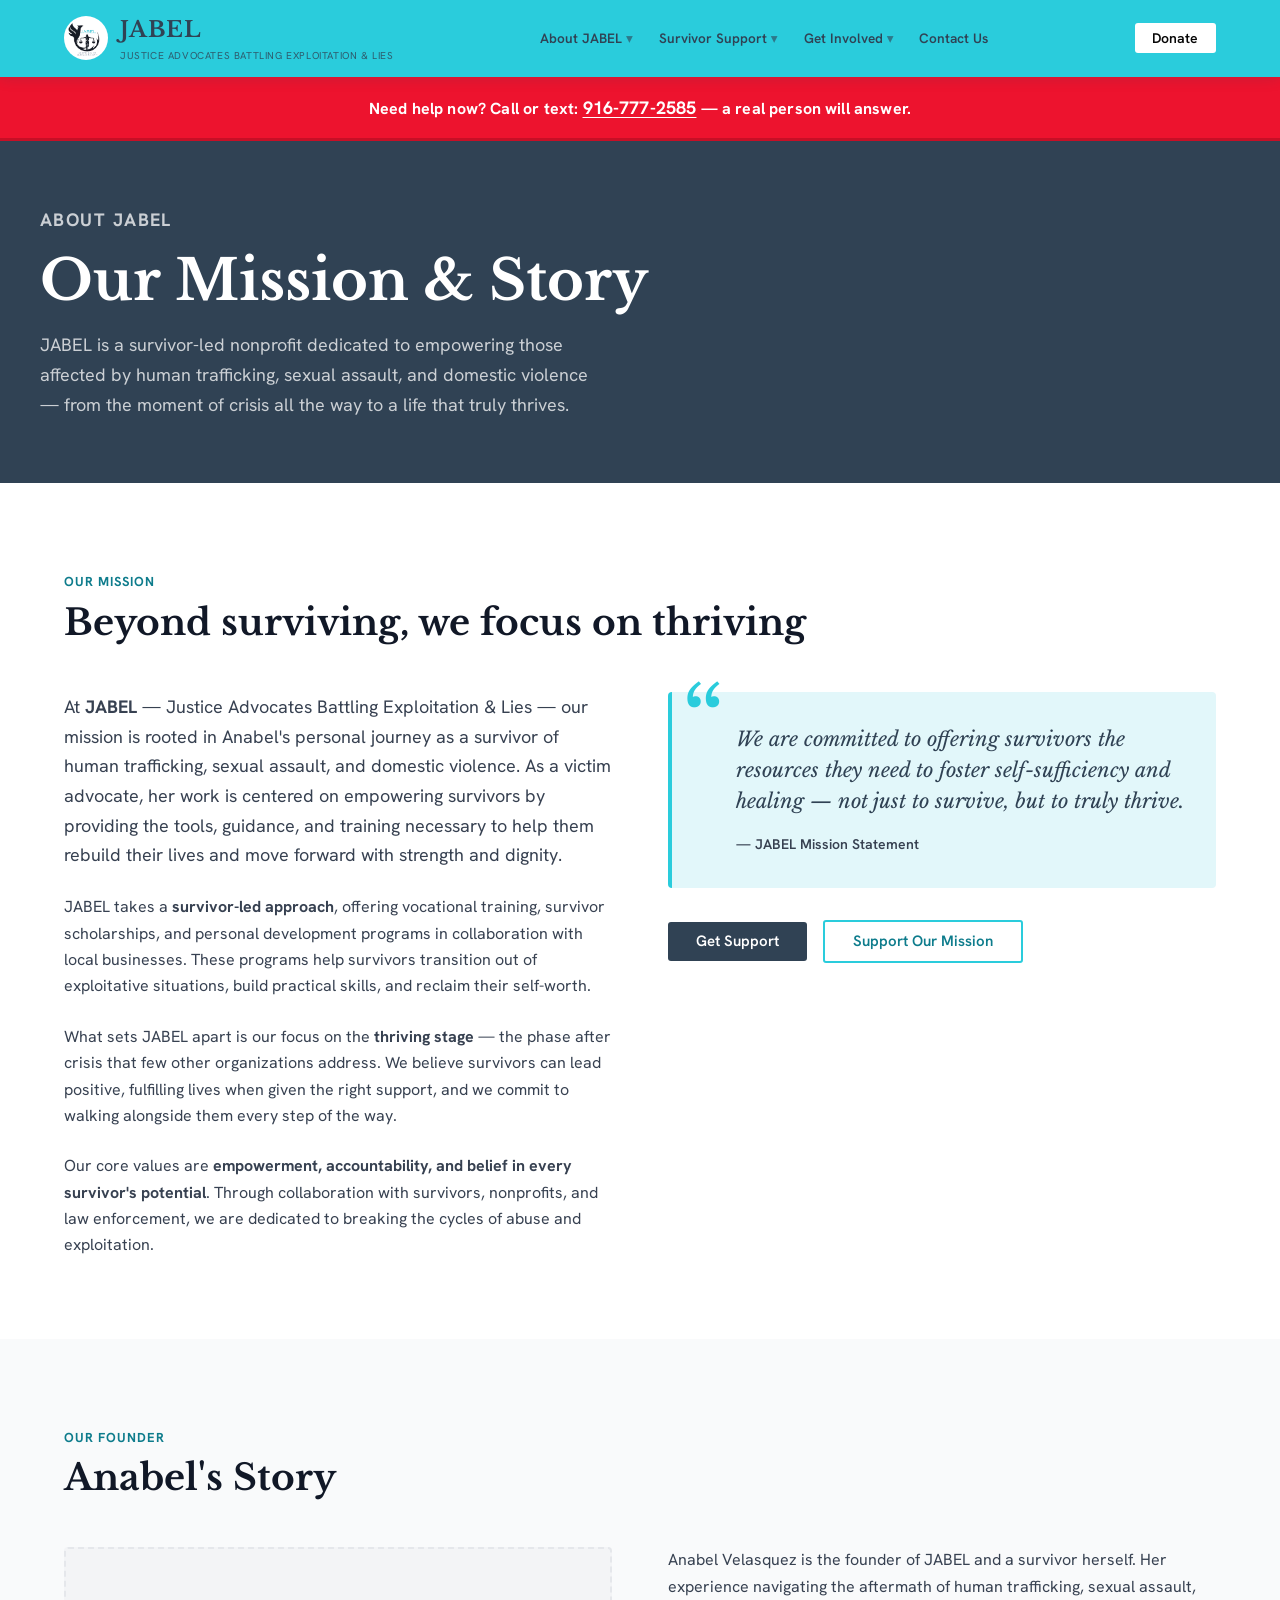
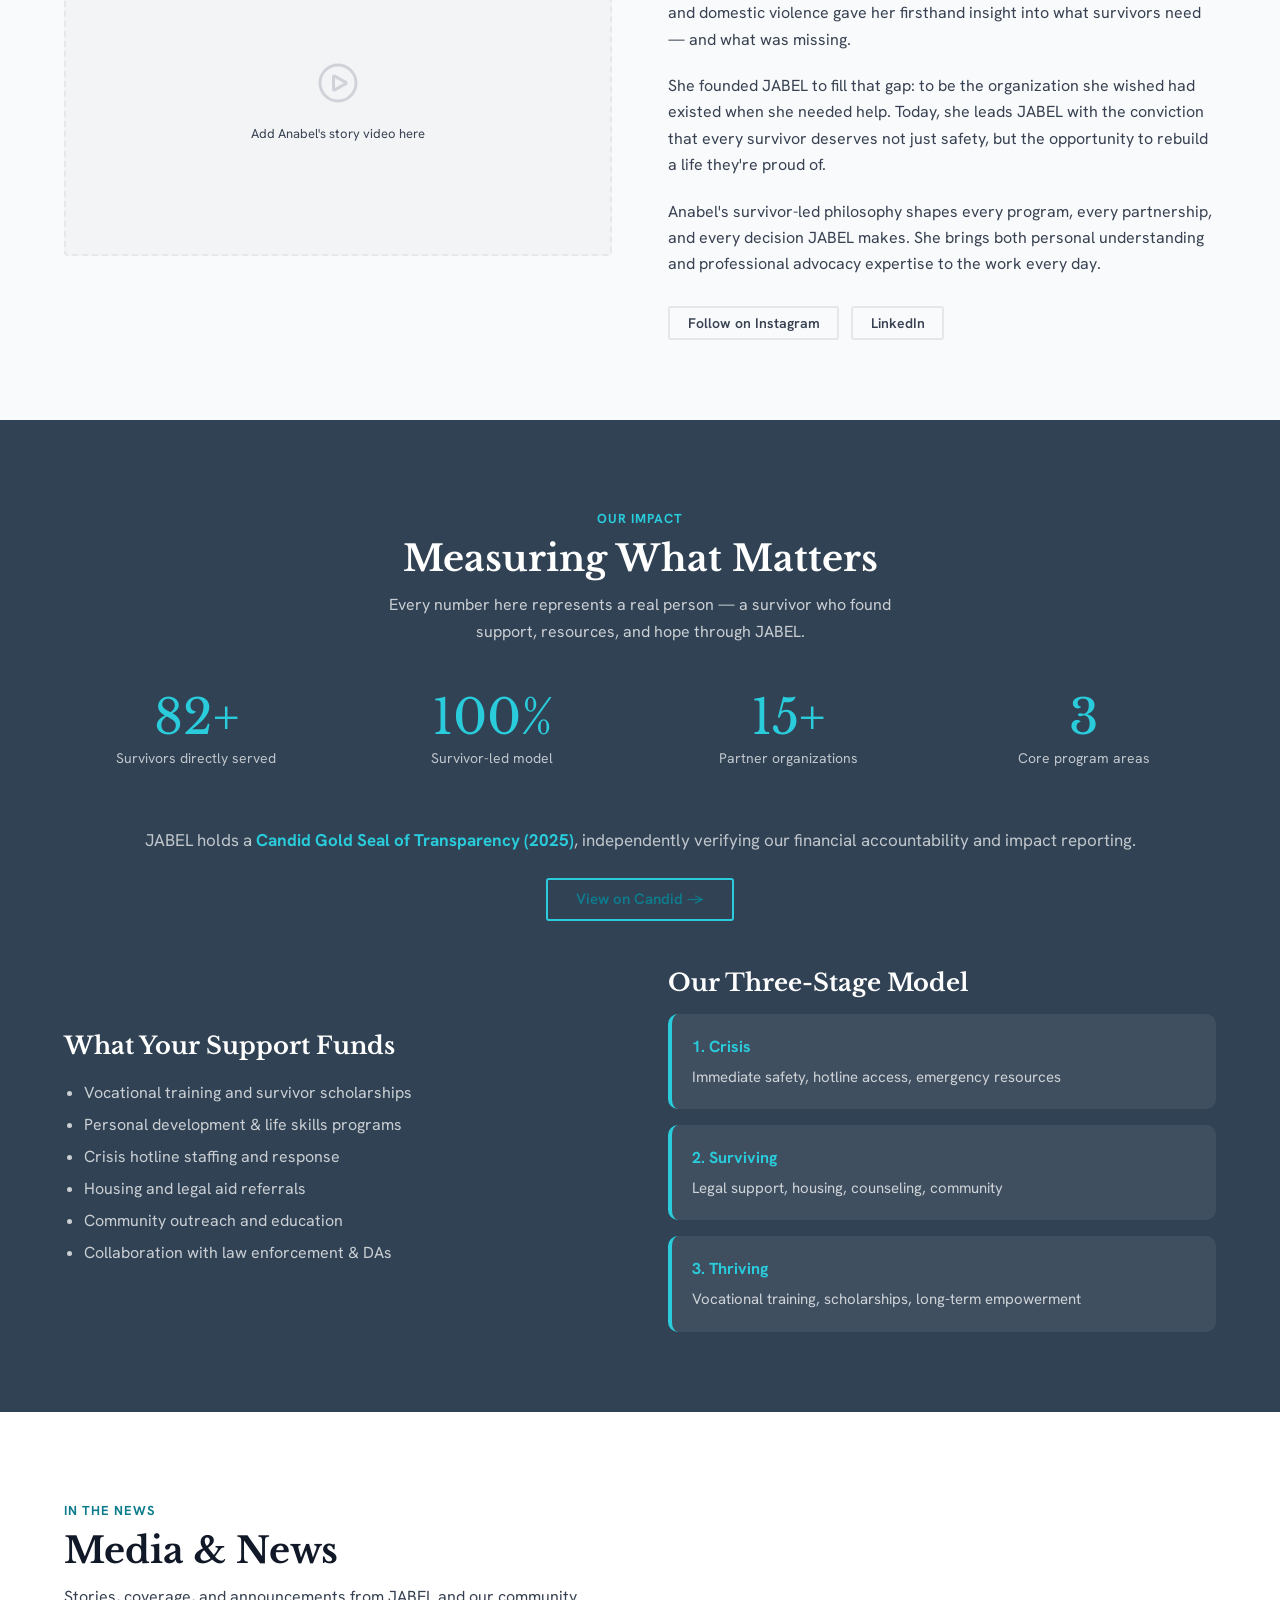
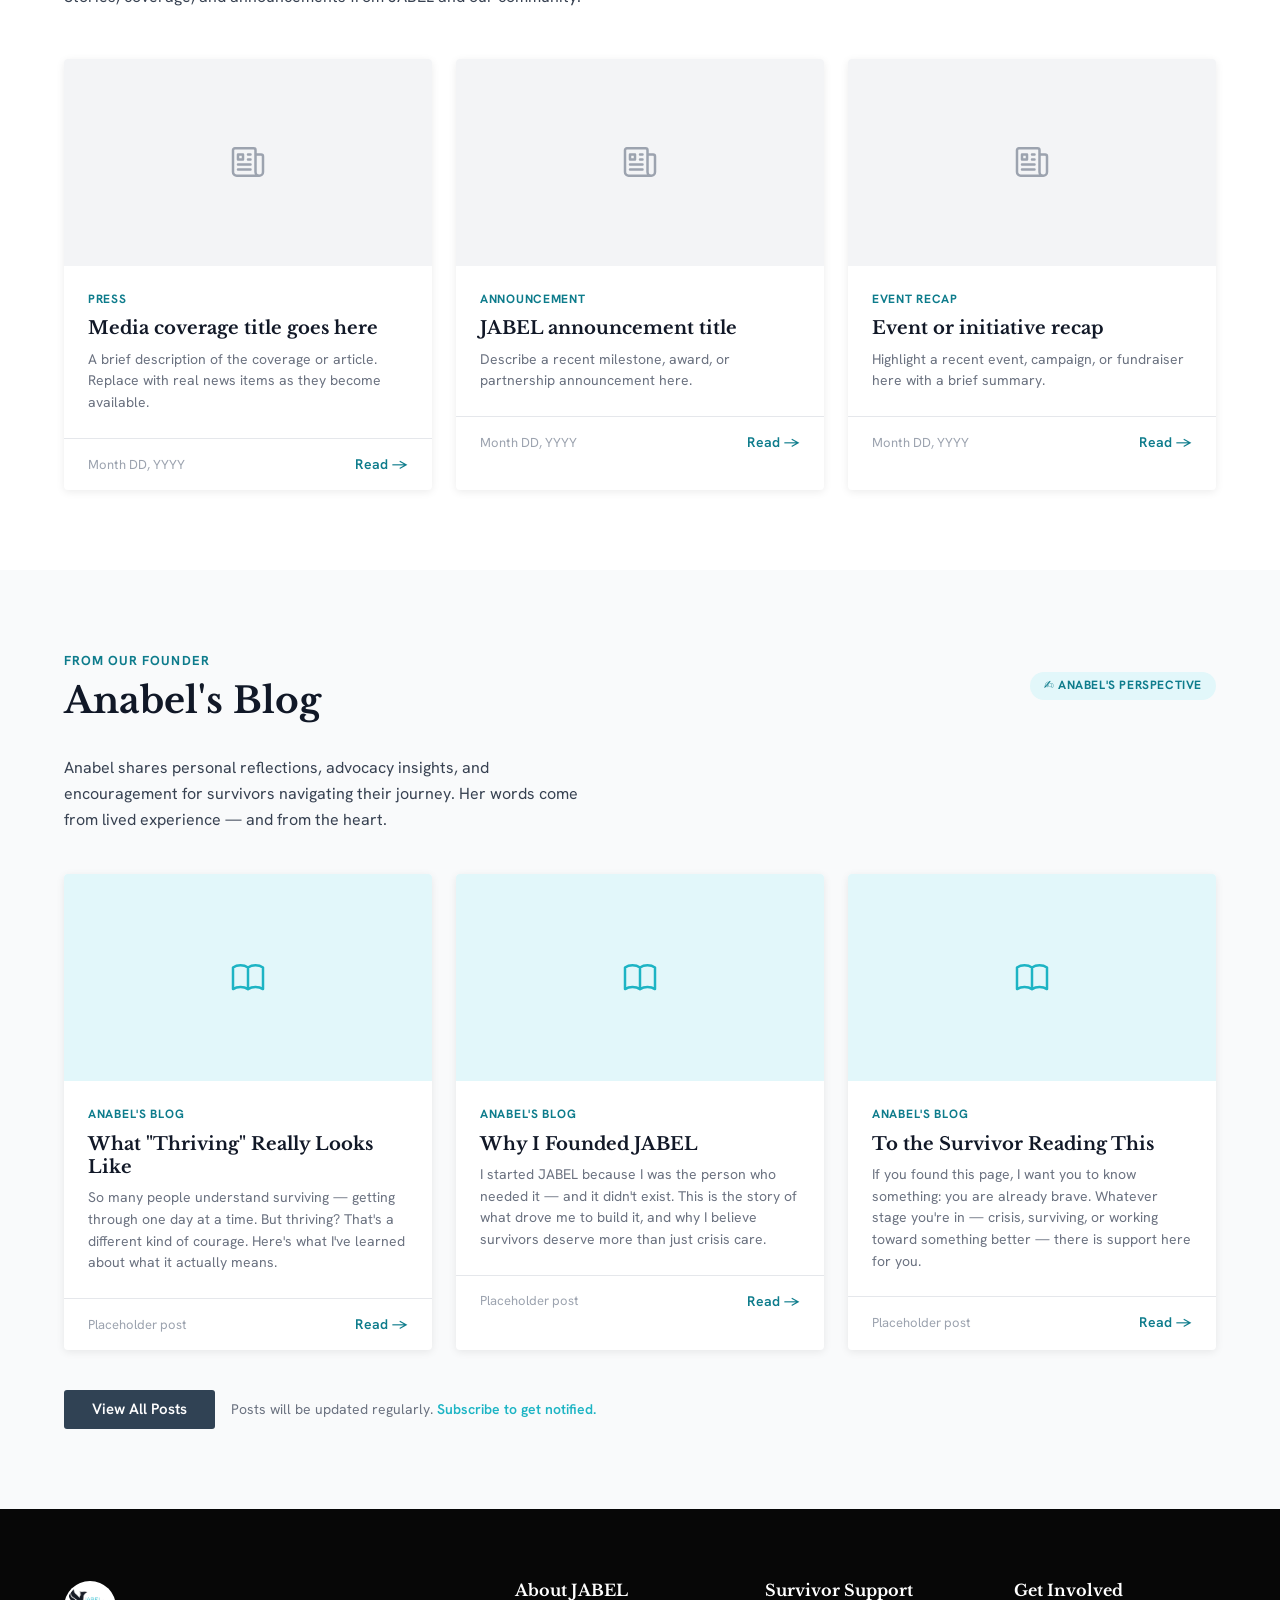
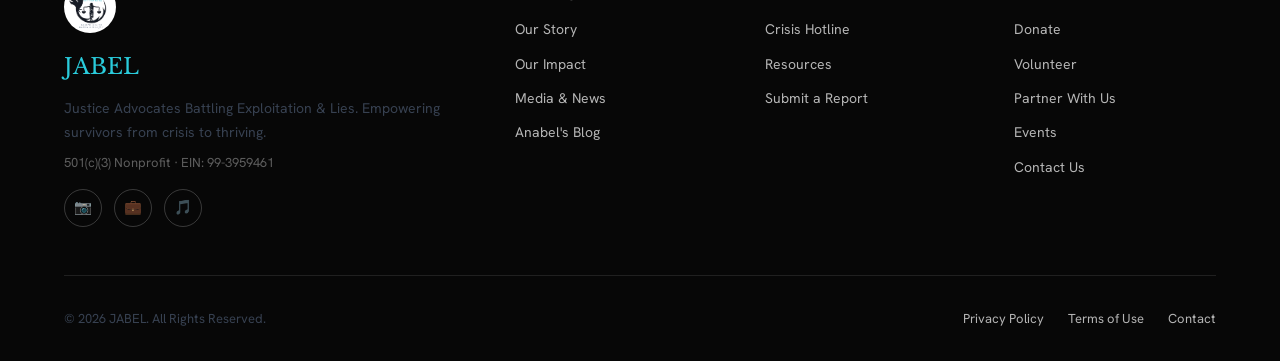
==== commit 8ffdc148: "stylistic enhancements" ====
--- a/JABEL/about.html
+++ b/JABEL/about.html
@@ -40,7 +40,6 @@
             <li><a href="survivor-support.html#submit-report">Submit a Report</a></li>
           </ul>
         </li>
-        <li class="nav__item"><a href="donate.html">Donate</a></li>
         <li class="nav__item nav__item--dropdown">
           <a href="get-involved.html">Get Involved <span class="chevron">▾</span></a>
           <ul class="nav__dropdown" role="list">
@@ -73,7 +72,6 @@
         <a href="survivor-support.html#resources">Resources</a>
         <a href="survivor-support.html#submit-report">Submit a Report</a>
       </div>
-      <a href="donate.html" class="nav__mobile-link">Donate</a>
       <a href="get-involved.html" class="nav__mobile-link">Get Involved</a>
       <div class="nav__mobile-sub">
         <a href="get-involved.html#events">Events</a>
--- a/JABEL/styles.css
+++ b/JABEL/styles.css
@@ -155,7 +155,7 @@
   transition: color var(--transition), background var(--transition);
 }
 .nav__item > a:hover, .nav__item > a.active { color: var(--navy); background: transparent; }
-.nav__item > a .chevron { font-size: .65rem; transition: transform var(--transition); opacity: .6; }
+.nav__item > a .chevron { font-size: .85rem; transition: transform var(--transition); opacity: .6; }
 .nav__item:hover > a .chevron { transform: rotate(180deg); }
 
 /* Dropdowns */
